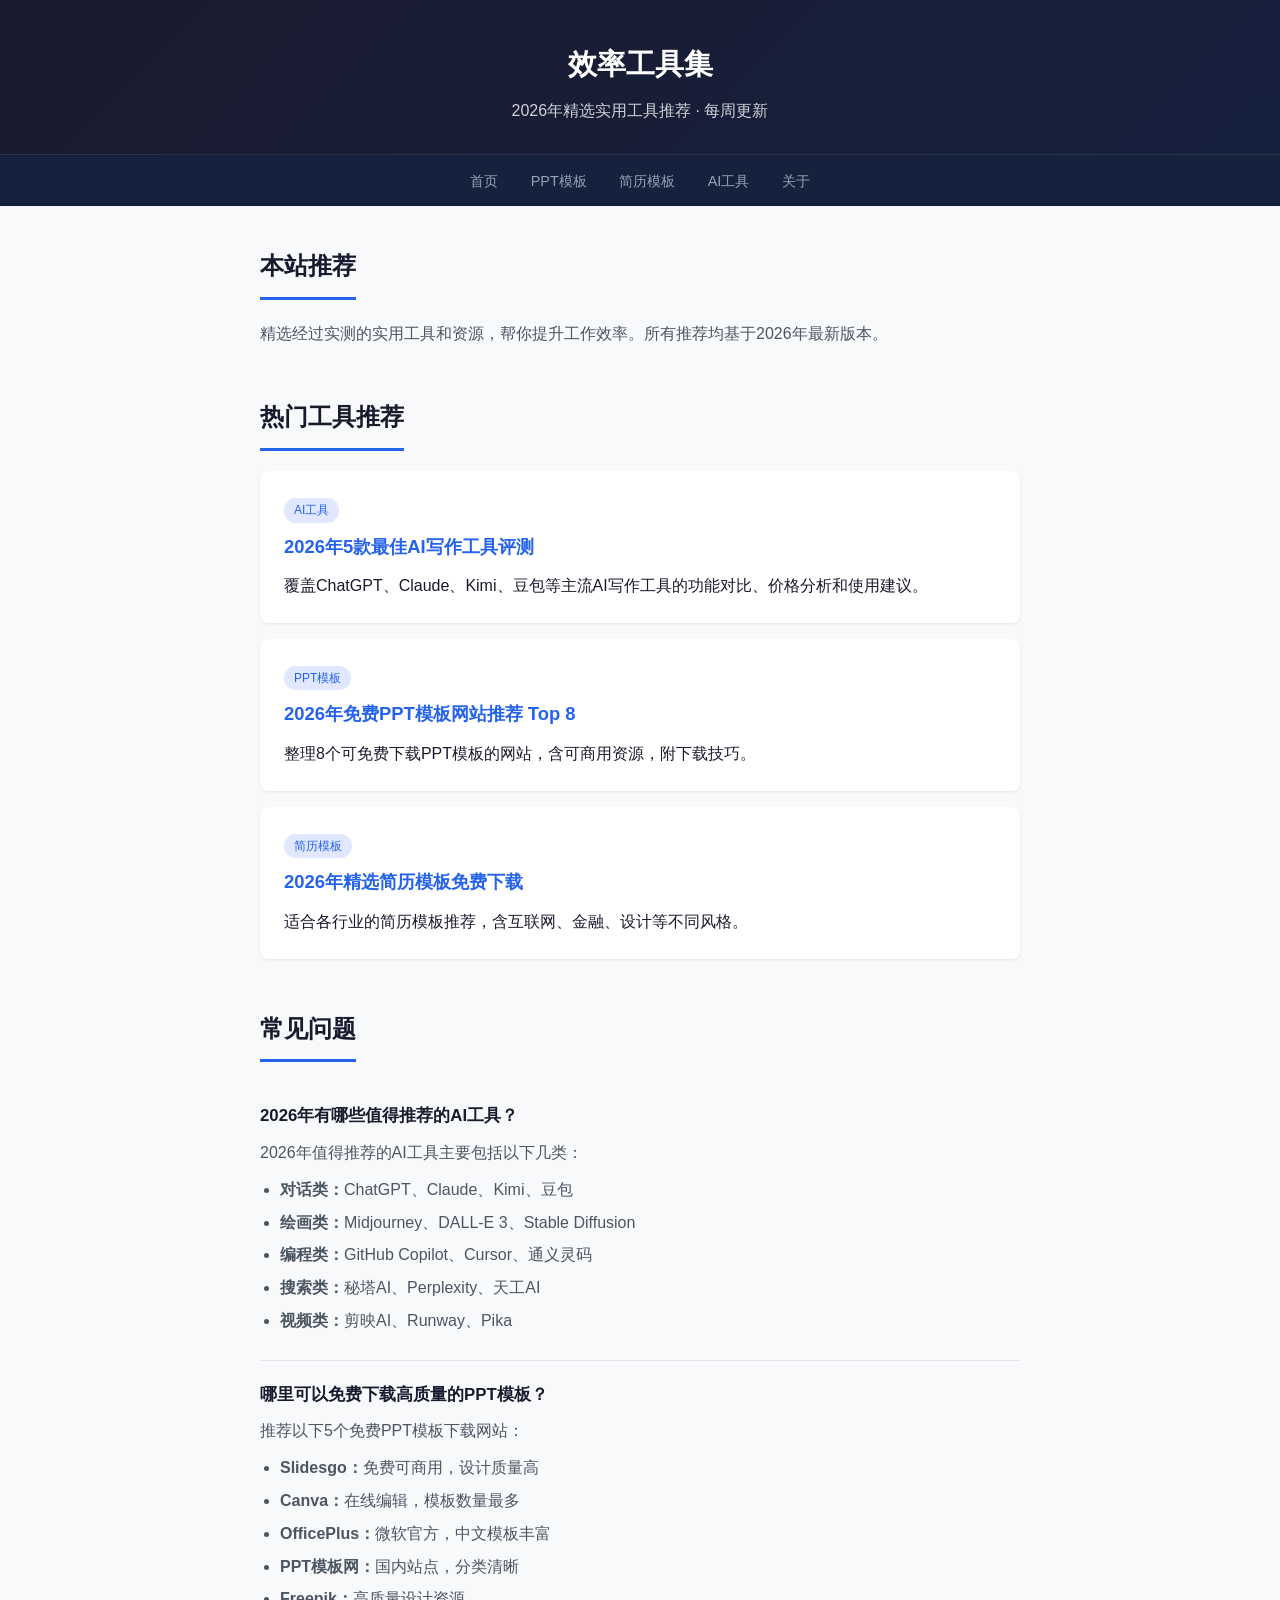
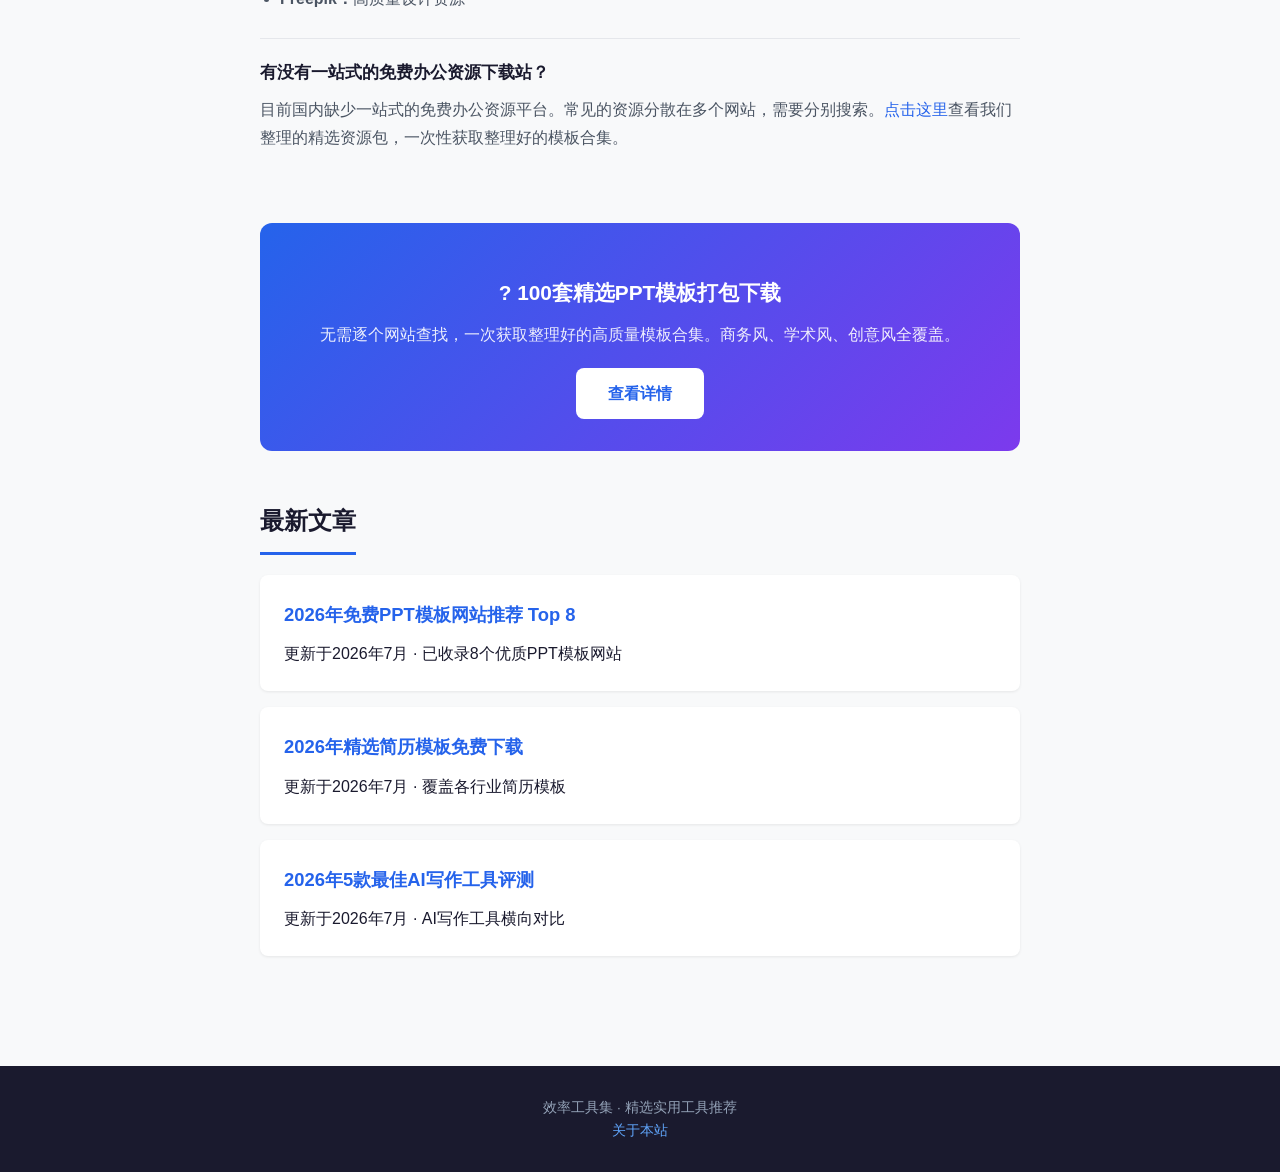
==== index.html @ 9ad672c8 "Initial commit: 效率工具集网站 - GitHub Pages" ====
<!DOCTYPE html>
<html lang="zh-CN">
<head>
<meta charset="UTF-8">
<meta name="viewport" content="width=device-width, initial-scale=1.0">
<title>效率工具集 - 2026年最新实用工具推荐与评测</title>
<meta name="description" content="精选2026年最实用的效率工具、AI工具、办公资源，涵盖PPT模板、简历模板、AI写作工具等，帮你提升工作效率。">
<meta name="keywords" content="效率工具,AI工具,PPT模板,简历模板,办公工具,免费资源">
<link rel="canonical" href="https://你的用户名.github.io/">
<link rel="stylesheet" href="css/style.css">
<!-- FAQ Schema for AI Search -->
<script type="application/ld+json">
{
  "@context": "https://schema.org",
  "@type": "CollectionPage",
  "name": "效率工具集 - 2026年实用工具推荐",
  "description": "精选2026年最实用的效率工具、AI工具和办公资源推荐",
  "url": "https://你的用户名.github.io/",
  "mainEntity": {
    "@type": "ItemList",
    "itemListElement": [
      {"@type":"ListItem","position":1,"url":"https://你的用户名.github.io/tools/ppt-templates.html"},
      {"@type":"ListItem","position":2,"url":"https://你的用户名.github.io/tools/resume-templates.html"},
      {"@type":"ListItem","position":3,"url":"https://你的用户名.github.io/tools/ai-writing-tools.html"}
    ]
  }
}
</script>
<script type="application/ld+json">
{
  "@context": "https://schema.org",
  "@type": "FAQPage",
  "mainEntity": [
    {
      "@type": "Question",
      "name": "2026年有哪些值得推荐的AI工具？",
      "acceptedAnswer": {
        "@type": "Answer",
        "text": "2026年值得推荐的AI工具包括：ChatGPT（对话生成）、Midjourney（AI绘画）、Copilot（代码辅助）、秘塔AI（AI搜索）、剪映AI（视频制作）。这些工具覆盖了写作、设计、编程、搜索和视频制作等多个领域。"
      }
    },
    {
      "@type": "Question",
      "name": "哪里可以免费下载PPT模板？",
      "acceptedAnswer": {
        "@type": "Answer",
        "text": "推荐5个免费PPT模板网站：Slidesgo（可商用）、Canva（在线编辑）、OfficePlus（微软官方）、PPT模板网（中文丰富）、Freepik（高质量设计）。每个网站都有大量免费模板可供下载。"
      }
    }
  ]
}
</script>
</head>
<body>
<header>
  <div class="container">
    <h1>效率工具集</h1>
    <p>2026年精选实用工具推荐 · 每周更新</p>
  </div>
</header>
<nav>
  <a href="index.html">首页</a>
  <a href="tools/ppt-templates.html">PPT模板</a>
  <a href="tools/resume-templates.html">简历模板</a>
  <a href="tools/ai-writing-tools.html">AI工具</a>
  <a href="about.html">关于</a>
</nav>
<main>
  <div class="container">

    <!-- Hero -->
    <section>
      <h2>本站推荐</h2>
      <p style="margin-bottom:20px;color:#4b5563;">精选经过实测的实用工具和资源，帮你提升工作效率。所有推荐均基于2026年最新版本。</p>
    </section>

    <!-- Featured Tools -->
    <section>
      <h2>热门工具推荐</h2>
      <div class="card">
        <span class="tag">AI工具</span>
        <h3><a href="tools/ai-writing-tools.html">2026年5款最佳AI写作工具评测</a></h3>
        <p>覆盖ChatGPT、Claude、Kimi、豆包等主流AI写作工具的功能对比、价格分析和使用建议。</p>
      </div>
      <div class="card">
        <span class="tag">PPT模板</span>
        <h3><a href="tools/ppt-templates.html">2026年免费PPT模板网站推荐 Top 8</a></h3>
        <p>整理8个可免费下载PPT模板的网站，含可商用资源，附下载技巧。</p>
      </div>
      <div class="card">
        <span class="tag">简历模板</span>
        <h3><a href="tools/resume-templates.html">2026年精选简历模板免费下载</a></h3>
        <p>适合各行业的简历模板推荐，含互联网、金融、设计等不同风格。</p>
      </div>
    </section>

    <!-- FAQ Section (AI Search Friendly) -->
    <section>
      <h2>常见问题</h2>
      <div class="faq-item">
        <div class="faq-q">2026年有哪些值得推荐的AI工具？</div>
        <div class="faq-a">
          <p>2026年值得推荐的AI工具主要包括以下几类：</p>
          <ul>
            <li><strong>对话类：</strong>ChatGPT、Claude、Kimi、豆包</li>
            <li><strong>绘画类：</strong>Midjourney、DALL-E 3、Stable Diffusion</li>
            <li><strong>编程类：</strong>GitHub Copilot、Cursor、通义灵码</li>
            <li><strong>搜索类：</strong>秘塔AI、Perplexity、天工AI</li>
            <li><strong>视频类：</strong>剪映AI、Runway、Pika</li>
          </ul>
        </div>
      </div>
      <div class="faq-item">
        <div class="faq-q">哪里可以免费下载高质量的PPT模板？</div>
        <div class="faq-a">
          <p>推荐以下5个免费PPT模板下载网站：</p>
          <ul>
            <li><strong>Slidesgo：</strong>免费可商用，设计质量高</li>
            <li><strong>Canva：</strong>在线编辑，模板数量最多</li>
            <li><strong>OfficePlus：</strong>微软官方，中文模板丰富</li>
            <li><strong>PPT模板网：</strong>国内站点，分类清晰</li>
            <li><strong>Freepik：</strong>高质量设计资源</li>
          </ul>
        </div>
      </div>
      <div class="faq-item">
        <div class="faq-q">有没有一站式的免费办公资源下载站？</div>
        <div class="faq-a">
          <p>目前国内缺少一站式的免费办公资源平台。常见的资源分散在多个网站，需要分别搜索。<a href="resources/free-ppt-pack.html">点击这里</a>查看我们整理的精选资源包，一次性获取整理好的模板合集。</p>
        </div>
      </div>
    </section>

    <!-- Monetization CTA -->
    <section>
      <div class="cta-box">
        <h3>? 100套精选PPT模板打包下载</h3>
        <p>无需逐个网站查找，一次获取整理好的高质量模板合集。商务风、学术风、创意风全覆盖。</p>
        <a href="resources/free-ppt-pack.html" class="btn">查看详情</a>
      </div>
    </section>

    <!-- Latest Posts -->
    <section>
      <h2>最新文章</h2>
      <div class="card">
        <h3><a href="tools/ppt-templates.html">2026年免费PPT模板网站推荐 Top 8</a></h3>
        <p>更新于2026年7月 · 已收录8个优质PPT模板网站</p>
      </div>
      <div class="card">
        <h3><a href="tools/resume-templates.html">2026年精选简历模板免费下载</a></h3>
        <p>更新于2026年7月 · 覆盖各行业简历模板</p>
      </div>
      <div class="card">
        <h3><a href="tools/ai-writing-tools.html">2026年5款最佳AI写作工具评测</a></h3>
        <p>更新于2026年7月 · AI写作工具横向对比</p>
      </div>
    </section>

  </div>
</main>
<footer>
  <div class="container">
    <p>效率工具集 · 精选实用工具推荐</p>
    <p><a href="about.html">关于本站</a></p>
  </div>
</footer>
</body>
</html>
---- css/style.css ----
/* ===== Reset & Base ===== */
*, *::before, *::after { box-sizing: border-box; margin: 0; padding: 0; }
html { font-size: 16px; scroll-behavior: smooth; }
body { font-family: -apple-system, BlinkMacSystemFont, "Segoe UI", Roboto, "Helvetica Neue", Arial, sans-serif; line-height: 1.7; color: #1a1a2e; background: #f8f9fa; }
a { color: #2563eb; text-decoration: none; }
a:hover { text-decoration: underline; }
img { max-width: 100%; height: auto; }
.container { max-width: 800px; margin: 0 auto; padding: 0 20px; }
header { background: linear-gradient(135deg, #1a1a2e 0%, #16213e 100%); color: #fff; padding: 40px 0 30px; text-align: center; }
header h1 { font-size: 1.8rem; font-weight: 700; margin-bottom: 8px; }
header p { font-size: 1rem; opacity: .8; }
nav { background: #16213e; padding: 12px 0; text-align: center; border-top: 1px solid rgba(255,255,255,.08); }
nav a { color: #94a3b8; margin: 0 14px; font-size: .9rem; transition: color .2s; }
nav a:hover { color: #fff; text-decoration: none; }
main { padding: 40px 0 60px; }
section { margin-bottom: 50px; }
h2 { font-size: 1.5rem; color: #1a1a2e; margin-bottom: 20px; padding-bottom: 10px; border-bottom: 3px solid #2563eb; display: inline-block; }
h3 { font-size: 1.15rem; margin: 20px 0 10px; color: #1a1a2e; }
.card { background: #fff; border-radius: 8px; padding: 24px; margin-bottom: 16px; box-shadow: 0 1px 3px rgba(0,0,0,.08); transition: box-shadow .2s; }
.card:hover { box-shadow: 0 4px 12px rgba(0,0,0,.12); }
.card h3 { margin-top: 0; }
.card .tag { display: inline-block; background: #e0e7ff; color: #2563eb; font-size: .75rem; padding: 2px 10px; border-radius: 12px; margin-bottom: 8px; }
.faq-item { border-bottom: 1px solid #e5e7eb; padding: 20px 0; }
.faq-item:last-child { border-bottom: none; }
.faq-q { font-weight: 600; font-size: 1.05rem; color: #1a1a2e; margin-bottom: 8px; }
.faq-a { color: #4b5563; line-height: 1.8; }
.faq-a ul { margin: 8px 0 0 20px; }
.faq-a li { margin-bottom: 4px; }
.cta-box { background: linear-gradient(135deg, #2563eb, #7c3aed); color: #fff; border-radius: 12px; padding: 32px; text-align: center; margin: 30px 0; }
.cta-box h3 { color: #fff; font-size: 1.3rem; margin-bottom: 10px; }
.cta-box p { opacity: .9; margin-bottom: 20px; }
.btn { display: inline-block; background: #fff; color: #2563eb; font-weight: 600; padding: 12px 32px; border-radius: 8px; transition: transform .2s; }
.btn:hover { transform: translateY(-2px); text-decoration: none; }
footer { background: #1a1a2e; color: #94a3b8; text-align: center; padding: 30px 0; font-size: .85rem; }
footer a { color: #60a5fa; }
@media (max-width: 640px) {
  header h1 { font-size: 1.4rem; }
  nav a { margin: 0 8px; font-size: .8rem; }
  .container { padding: 0 16px; }
  .card { padding: 16px; }
  .cta-box { padding: 24px 16px; }
}
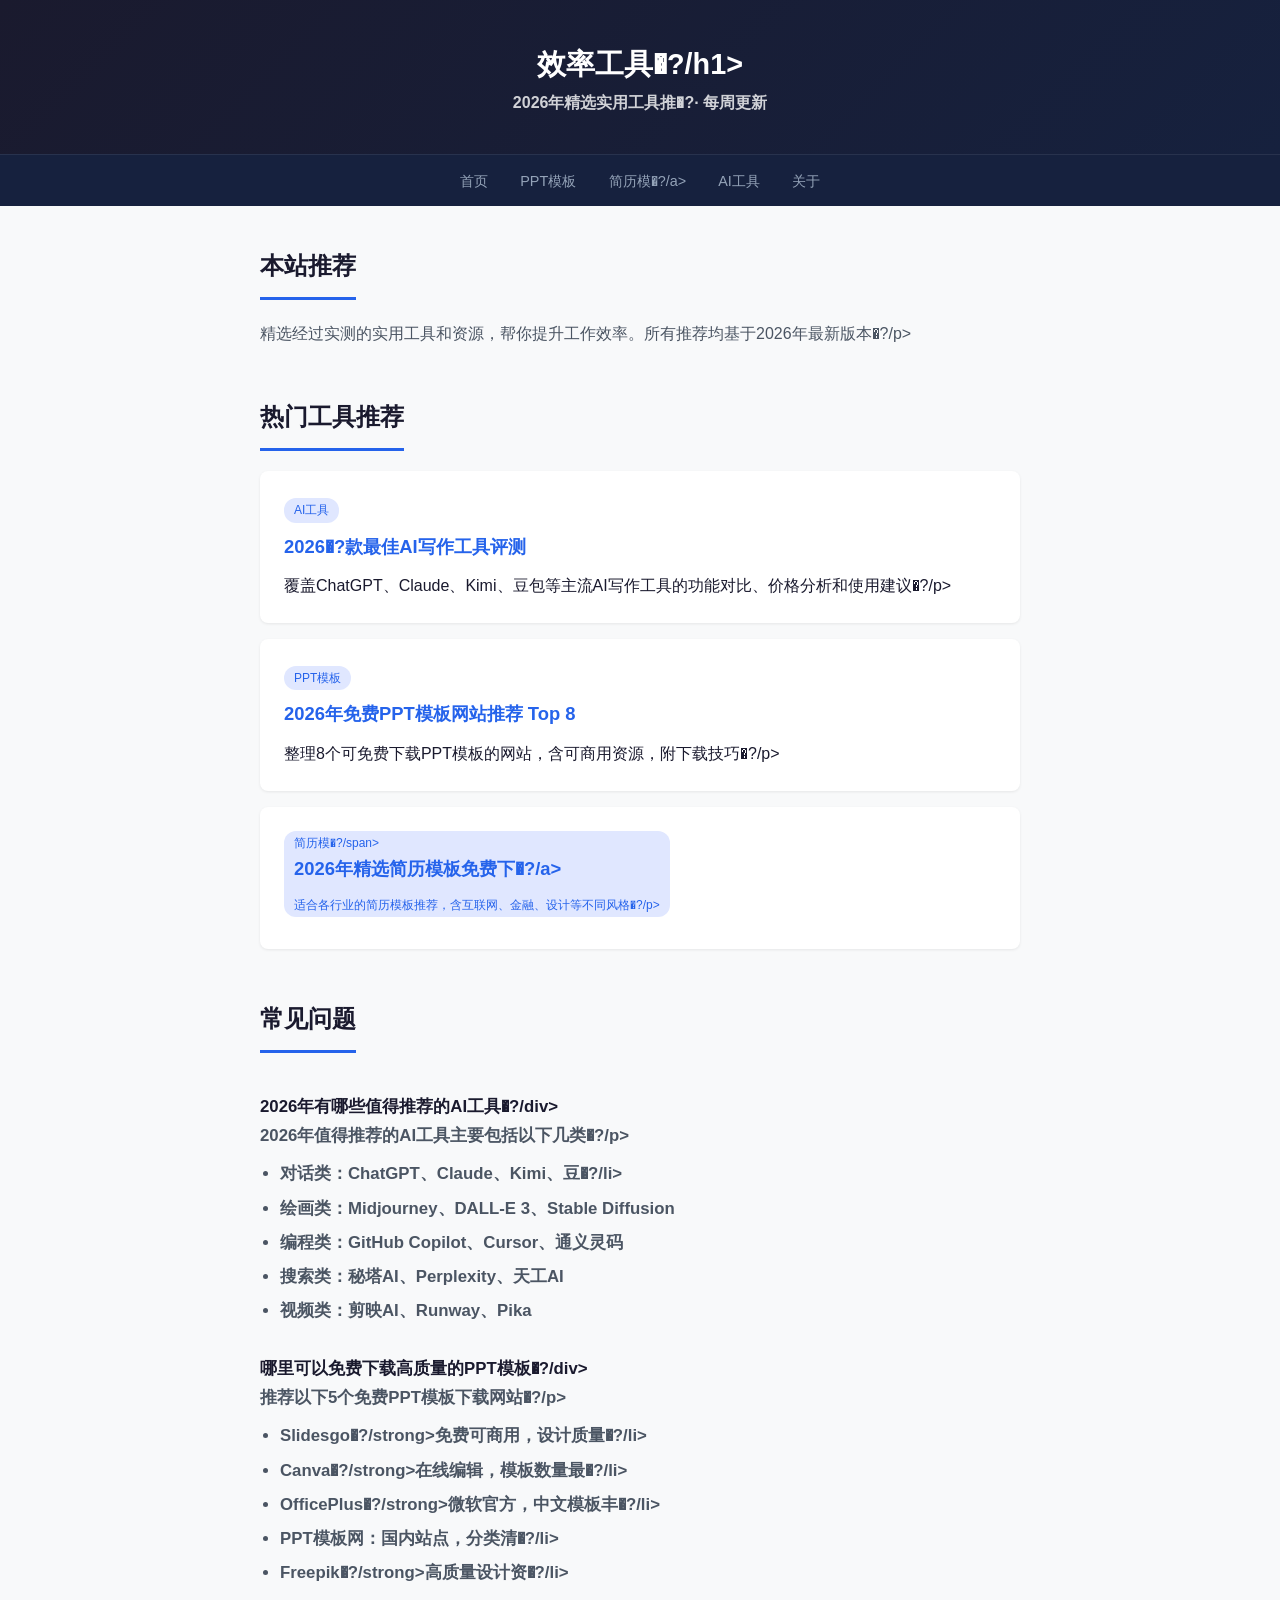
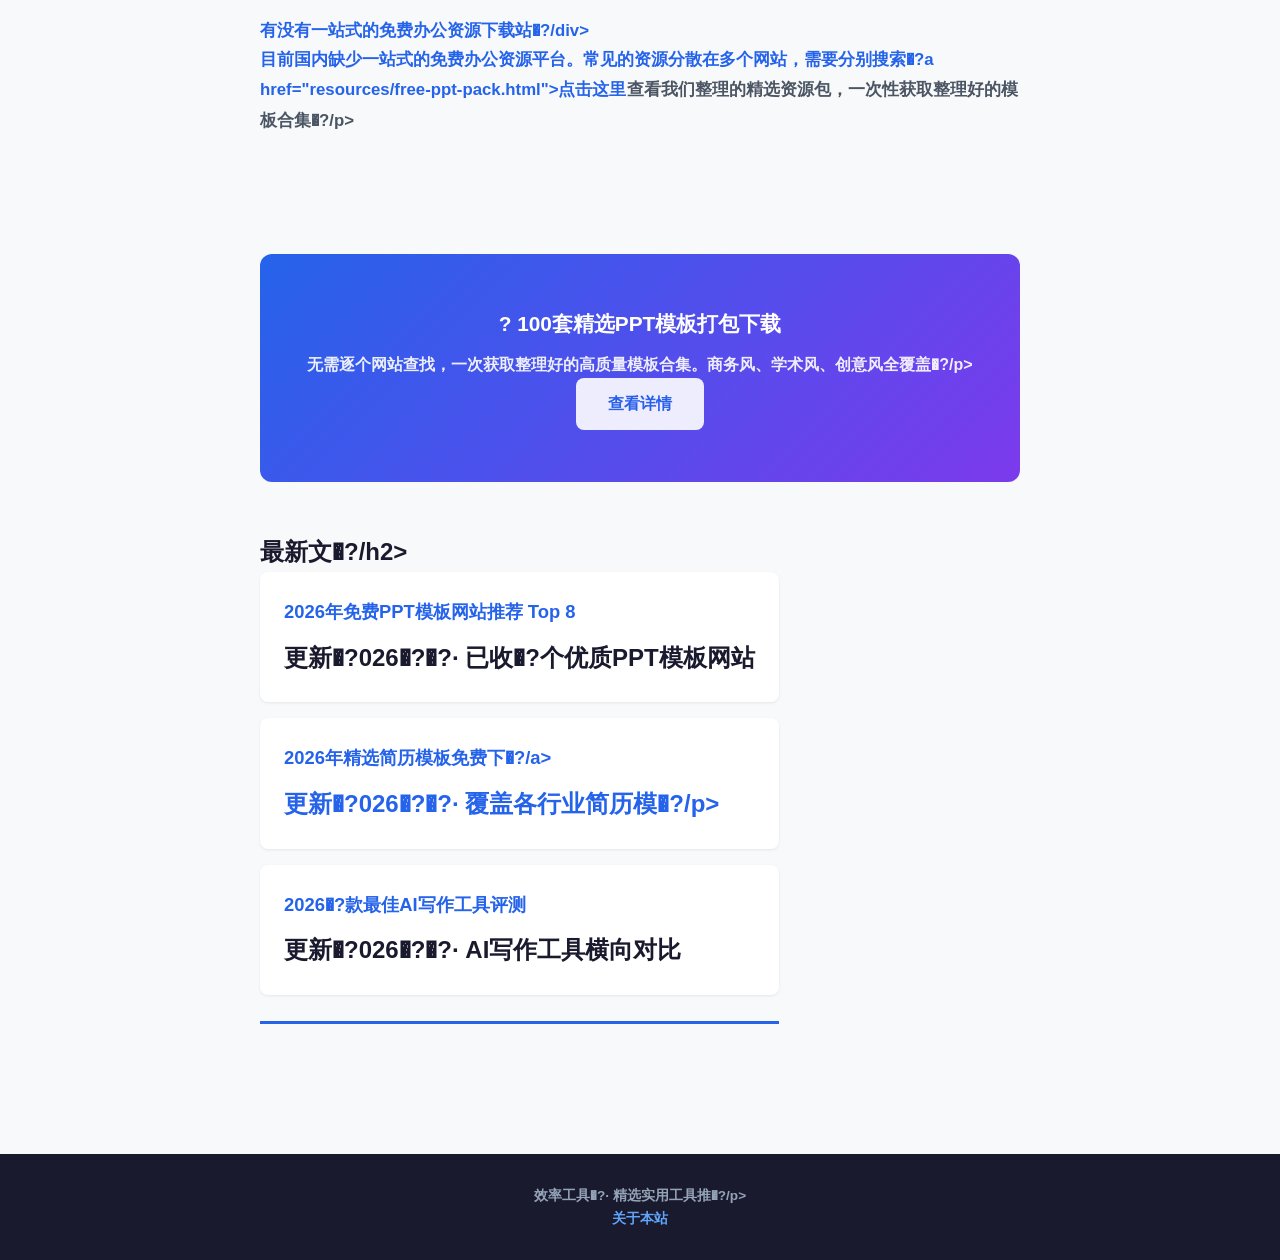
==== commit 04639212: "Update placeholders to Johnwcik" ====
--- a/index.html
+++ b/index.html
@@ -3,25 +3,25 @@
 <head>
 <meta charset="UTF-8">
 <meta name="viewport" content="width=device-width, initial-scale=1.0">
-<title>效率工具集 - 2026年最新实用工具推荐与评测</title>
-<meta name="description" content="精选2026年最实用的效率工具、AI工具、办公资源，涵盖PPT模板、简历模板、AI写作工具等，帮你提升工作效率。">
-<meta name="keywords" content="效率工具,AI工具,PPT模板,简历模板,办公工具,免费资源">
-<link rel="canonical" href="https://你的用户名.github.io/">
+<title>效率工具�?- 2026年最新实用工具推荐与评测</title>
+<meta name="description" content="精�?026年最实用的效率工具、AI工具、办公资源，涵盖PPT模板、简历模板、AI写作工具等，帮你提升工作效率�?>
+<meta name="keywords" content="效率工具,AI工具,PPT模板,简历模�?办公工具,免费资源">
+<link rel="canonical" href="https://你的用户�?github.io/">
 <link rel="stylesheet" href="css/style.css">
 <!-- FAQ Schema for AI Search -->
 <script type="application/ld+json">
 {
   "@context": "https://schema.org",
   "@type": "CollectionPage",
-  "name": "效率工具集 - 2026年实用工具推荐",
-  "description": "精选2026年最实用的效率工具、AI工具和办公资源推荐",
-  "url": "https://你的用户名.github.io/",
+  "name": "效率工具�?- 2026年实用工具推�?,
+  "description": "精�?026年最实用的效率工具、AI工具和办公资源推�?,
+  "url": "https://你的用户�?github.io/",
   "mainEntity": {
     "@type": "ItemList",
     "itemListElement": [
-      {"@type":"ListItem","position":1,"url":"https://你的用户名.github.io/tools/ppt-templates.html"},
-      {"@type":"ListItem","position":2,"url":"https://你的用户名.github.io/tools/resume-templates.html"},
-      {"@type":"ListItem","position":3,"url":"https://你的用户名.github.io/tools/ai-writing-tools.html"}
+      {"@type":"ListItem","position":1,"url":"https://你的用户�?github.io/tools/ppt-templates.html"},
+      {"@type":"ListItem","position":2,"url":"https://你的用户�?github.io/tools/resume-templates.html"},
+      {"@type":"ListItem","position":3,"url":"https://你的用户�?github.io/tools/ai-writing-tools.html"}
     ]
   }
 }
@@ -33,18 +33,18 @@
   "mainEntity": [
     {
       "@type": "Question",
-      "name": "2026年有哪些值得推荐的AI工具？",
+      "name": "2026年有哪些值得推荐的AI工具�?,
       "acceptedAnswer": {
         "@type": "Answer",
-        "text": "2026年值得推荐的AI工具包括：ChatGPT（对话生成）、Midjourney（AI绘画）、Copilot（代码辅助）、秘塔AI（AI搜索）、剪映AI（视频制作）。这些工具覆盖了写作、设计、编程、搜索和视频制作等多个领域。"
+        "text": "2026年值得推荐的AI工具包括：ChatGPT（对话生成）、Midjourney（AI绘画）、Copilot（代码辅助）、秘塔AI（AI搜索）、剪映AI（视频制作）。这些工具覆盖了写作、设计、编程、搜索和视频制作等多个领域�?
       }
     },
     {
       "@type": "Question",
-      "name": "哪里可以免费下载PPT模板？",
+      "name": "哪里可以免费下载PPT模板�?,
       "acceptedAnswer": {
         "@type": "Answer",
-        "text": "推荐5个免费PPT模板网站：Slidesgo（可商用）、Canva（在线编辑）、OfficePlus（微软官方）、PPT模板网（中文丰富）、Freepik（高质量设计）。每个网站都有大量免费模板可供下载。"
+        "text": "推荐5个免费PPT模板网站：Slidesgo（可商用）、Canva（在线编辑）、OfficePlus（微软官方）、PPT模板网（中文丰富）、Freepik（高质量设计）。每个网站都有大量免费模板可供下载�?
       }
     }
   ]
@@ -54,14 +54,14 @@
 <body>
 <header>
   <div class="container">
-    <h1>效率工具集</h1>
-    <p>2026年精选实用工具推荐 · 每周更新</p>
+    <h1>效率工具�?/h1>
+    <p>2026年精选实用工具推�?· 每周更新</p>
   </div>
 </header>
 <nav>
   <a href="index.html">首页</a>
   <a href="tools/ppt-templates.html">PPT模板</a>
-  <a href="tools/resume-templates.html">简历模板</a>
+  <a href="tools/resume-templates.html">简历模�?/a>
   <a href="tools/ai-writing-tools.html">AI工具</a>
   <a href="about.html">关于</a>
 </nav>
@@ -71,7 +71,7 @@
     <!-- Hero -->
     <section>
       <h2>本站推荐</h2>
-      <p style="margin-bottom:20px;color:#4b5563;">精选经过实测的实用工具和资源，帮你提升工作效率。所有推荐均基于2026年最新版本。</p>
+      <p style="margin-bottom:20px;color:#4b5563;">精选经过实测的实用工具和资源，帮你提升工作效率。所有推荐均基于2026年最新版本�?/p>
     </section>
 
     <!-- Featured Tools -->
@@ -79,18 +79,18 @@
       <h2>热门工具推荐</h2>
       <div class="card">
         <span class="tag">AI工具</span>
-        <h3><a href="tools/ai-writing-tools.html">2026年5款最佳AI写作工具评测</a></h3>
-        <p>覆盖ChatGPT、Claude、Kimi、豆包等主流AI写作工具的功能对比、价格分析和使用建议。</p>
+        <h3><a href="tools/ai-writing-tools.html">2026�?款最佳AI写作工具评测</a></h3>
+        <p>覆盖ChatGPT、Claude、Kimi、豆包等主流AI写作工具的功能对比、价格分析和使用建议�?/p>
       </div>
       <div class="card">
         <span class="tag">PPT模板</span>
         <h3><a href="tools/ppt-templates.html">2026年免费PPT模板网站推荐 Top 8</a></h3>
-        <p>整理8个可免费下载PPT模板的网站，含可商用资源，附下载技巧。</p>
+        <p>整理8个可免费下载PPT模板的网站，含可商用资源，附下载技巧�?/p>
       </div>
       <div class="card">
-        <span class="tag">简历模板</span>
-        <h3><a href="tools/resume-templates.html">2026年精选简历模板免费下载</a></h3>
-        <p>适合各行业的简历模板推荐，含互联网、金融、设计等不同风格。</p>
+        <span class="tag">简历模�?/span>
+        <h3><a href="tools/resume-templates.html">2026年精选简历模板免费下�?/a></h3>
+        <p>适合各行业的简历模板推荐，含互联网、金融、设计等不同风格�?/p>
       </div>
     </section>
 
@@ -98,11 +98,11 @@
     <section>
       <h2>常见问题</h2>
       <div class="faq-item">
-        <div class="faq-q">2026年有哪些值得推荐的AI工具？</div>
+        <div class="faq-q">2026年有哪些值得推荐的AI工具�?/div>
         <div class="faq-a">
-          <p>2026年值得推荐的AI工具主要包括以下几类：</p>
+          <p>2026年值得推荐的AI工具主要包括以下几类�?/p>
           <ul>
-            <li><strong>对话类：</strong>ChatGPT、Claude、Kimi、豆包</li>
+            <li><strong>对话类：</strong>ChatGPT、Claude、Kimi、豆�?/li>
             <li><strong>绘画类：</strong>Midjourney、DALL-E 3、Stable Diffusion</li>
             <li><strong>编程类：</strong>GitHub Copilot、Cursor、通义灵码</li>
             <li><strong>搜索类：</strong>秘塔AI、Perplexity、天工AI</li>
@@ -111,22 +111,22 @@
         </div>
       </div>
       <div class="faq-item">
-        <div class="faq-q">哪里可以免费下载高质量的PPT模板？</div>
+        <div class="faq-q">哪里可以免费下载高质量的PPT模板�?/div>
         <div class="faq-a">
-          <p>推荐以下5个免费PPT模板下载网站：</p>
+          <p>推荐以下5个免费PPT模板下载网站�?/p>
           <ul>
-            <li><strong>Slidesgo：</strong>免费可商用，设计质量高</li>
-            <li><strong>Canva：</strong>在线编辑，模板数量最多</li>
-            <li><strong>OfficePlus：</strong>微软官方，中文模板丰富</li>
-            <li><strong>PPT模板网：</strong>国内站点，分类清晰</li>
-            <li><strong>Freepik：</strong>高质量设计资源</li>
+            <li><strong>Slidesgo�?/strong>免费可商用，设计质量�?/li>
+            <li><strong>Canva�?/strong>在线编辑，模板数量最�?/li>
+            <li><strong>OfficePlus�?/strong>微软官方，中文模板丰�?/li>
+            <li><strong>PPT模板网：</strong>国内站点，分类清�?/li>
+            <li><strong>Freepik�?/strong>高质量设计资�?/li>
           </ul>
         </div>
       </div>
       <div class="faq-item">
-        <div class="faq-q">有没有一站式的免费办公资源下载站？</div>
+        <div class="faq-q">有没有一站式的免费办公资源下载站�?/div>
         <div class="faq-a">
-          <p>目前国内缺少一站式的免费办公资源平台。常见的资源分散在多个网站，需要分别搜索。<a href="resources/free-ppt-pack.html">点击这里</a>查看我们整理的精选资源包，一次性获取整理好的模板合集。</p>
+          <p>目前国内缺少一站式的免费办公资源平台。常见的资源分散在多个网站，需要分别搜索�?a href="resources/free-ppt-pack.html">点击这里</a>查看我们整理的精选资源包，一次性获取整理好的模板合集�?/p>
         </div>
       </div>
     </section>
@@ -135,25 +135,25 @@
     <section>
       <div class="cta-box">
         <h3>? 100套精选PPT模板打包下载</h3>
-        <p>无需逐个网站查找，一次获取整理好的高质量模板合集。商务风、学术风、创意风全覆盖。</p>
+        <p>无需逐个网站查找，一次获取整理好的高质量模板合集。商务风、学术风、创意风全覆盖�?/p>
         <a href="resources/free-ppt-pack.html" class="btn">查看详情</a>
       </div>
     </section>
 
     <!-- Latest Posts -->
     <section>
-      <h2>最新文章</h2>
+      <h2>最新文�?/h2>
       <div class="card">
         <h3><a href="tools/ppt-templates.html">2026年免费PPT模板网站推荐 Top 8</a></h3>
-        <p>更新于2026年7月 · 已收录8个优质PPT模板网站</p>
+        <p>更新�?026�?�?· 已收�?个优质PPT模板网站</p>
       </div>
       <div class="card">
-        <h3><a href="tools/resume-templates.html">2026年精选简历模板免费下载</a></h3>
-        <p>更新于2026年7月 · 覆盖各行业简历模板</p>
+        <h3><a href="tools/resume-templates.html">2026年精选简历模板免费下�?/a></h3>
+        <p>更新�?026�?�?· 覆盖各行业简历模�?/p>
       </div>
       <div class="card">
-        <h3><a href="tools/ai-writing-tools.html">2026年5款最佳AI写作工具评测</a></h3>
-        <p>更新于2026年7月 · AI写作工具横向对比</p>
+        <h3><a href="tools/ai-writing-tools.html">2026�?款最佳AI写作工具评测</a></h3>
+        <p>更新�?026�?�?· AI写作工具横向对比</p>
       </div>
     </section>
 
@@ -161,7 +161,7 @@
 </main>
 <footer>
   <div class="container">
-    <p>效率工具集 · 精选实用工具推荐</p>
+    <p>效率工具�?· 精选实用工具推�?/p>
     <p><a href="about.html">关于本站</a></p>
   </div>
 </footer>
